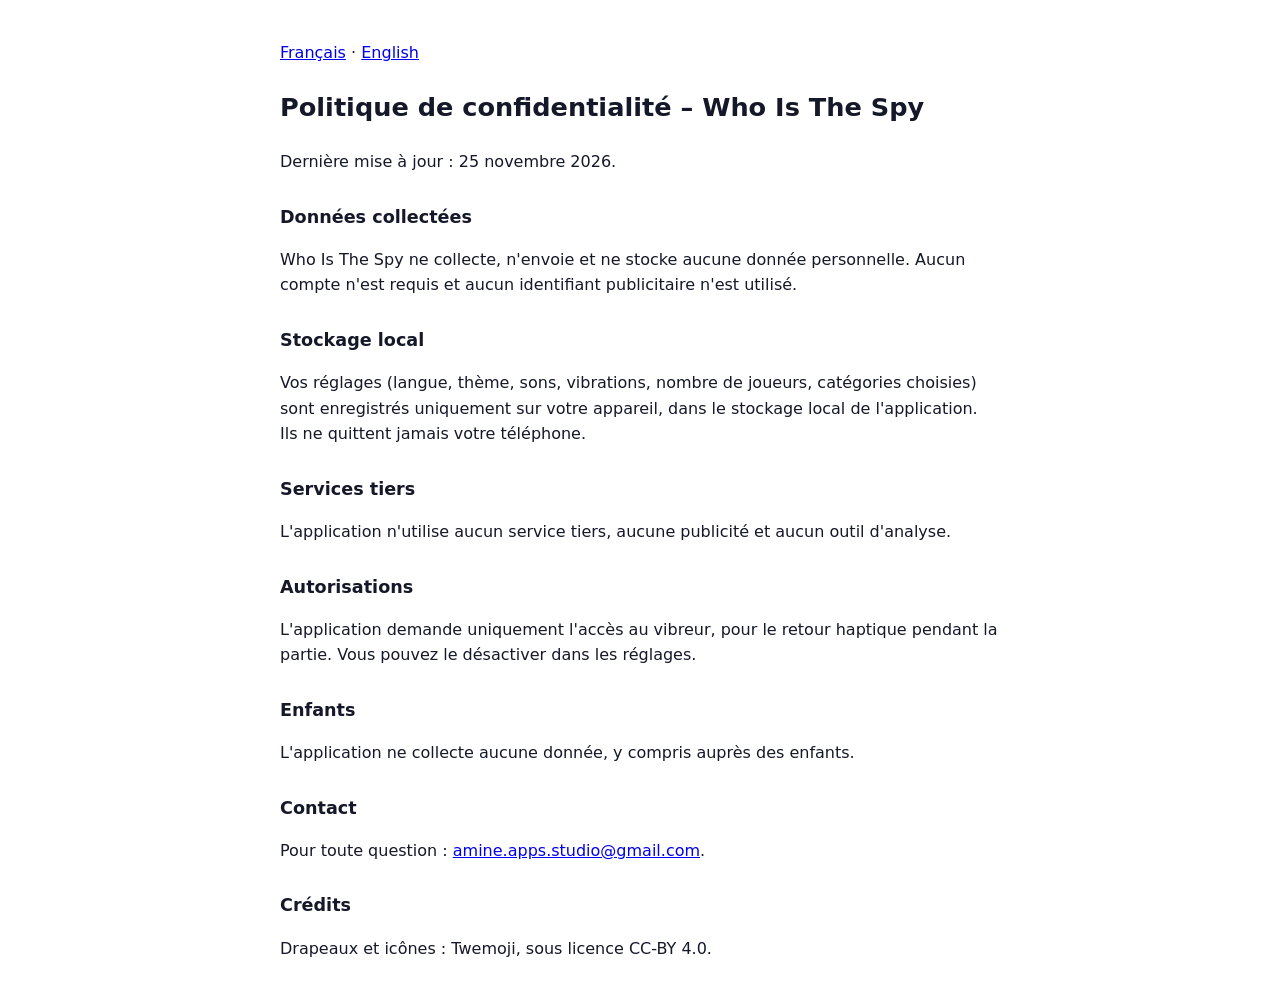
==== confidentialite.html @ 0201da8a "Premier commit : Who Is The Spy (PWA) Co-Authored-By: Claude Haiku 5.5 <noreply@anthropic.com> Claud" ====
<!DOCTYPE html>
<html lang="fr">
<head>
  <meta charset="utf-8">
  <meta name="viewport" content="width=device-width, initial-scale=1">
  <title>Politique de confidentialité – Who Is The Spy</title>
  <style>
    body { font-family: system-ui, -apple-system, "Segoe UI", Roboto, Arial, sans-serif; max-width: 720px; margin: 0 auto; padding: 24px; line-height: 1.6; color: #141828; background: #fff; }
    h1 { font-size: 1.6rem; } h2 { font-size: 1.1rem; margin-top: 28px; }
    .lang { margin-bottom: 16px; }
  </style>
</head>
<body>
  <p class="lang"><a href="#fr">Français</a> · <a href="#en">English</a></p>

  <section id="fr">
    <h1>Politique de confidentialité – Who Is The Spy</h1>
    <p>Dernière mise à jour : 25 novembre 2026.</p>
    <h2>Données collectées</h2>
    <p>Who Is The Spy ne collecte, n'envoie et ne stocke aucune donnée personnelle. Aucun compte n'est requis et aucun identifiant publicitaire n'est utilisé.</p>
    <h2>Stockage local</h2>
    <p>Vos réglages (langue, thème, sons, vibrations, nombre de joueurs, catégories choisies) sont enregistrés uniquement sur votre appareil, dans le stockage local de l'application. Ils ne quittent jamais votre téléphone.</p>
    <h2>Services tiers</h2>
    <p>L'application n'utilise aucun service tiers, aucune publicité et aucun outil d'analyse.</p>
    <h2>Autorisations</h2>
    <p>L'application demande uniquement l'accès au vibreur, pour le retour haptique pendant la partie. Vous pouvez le désactiver dans les réglages.</p>
    <h2>Enfants</h2>
    <p>L'application ne collecte aucune donnée, y compris auprès des enfants.</p>
    <h2>Contact</h2>
    <p>Pour toute question : <a href="mailto:amine.apps.studio@gmail.com">amine.apps.studio@gmail.com</a>.</p>
    <h2>Crédits</h2>
    <p>Drapeaux et icônes : Twemoji, sous licence CC-BY 4.0.</p>
  </section>

  <section id="en" hidden>
    <h1>Privacy Policy – Who Is The Spy</h1>
    <p>Last updated: 25 November 2026.</p>
    <h2>Data collected</h2>
    <p>Who Is The Spy does not collect, send or store any personal data. No account is required and no advertising identifier is used.</p>
    <h2>Local storage</h2>
    <p>Your settings (language, theme, sounds, vibration, number of players, chosen categories) are stored only on your device, in the app's local storage. They never leave your phone.</p>
    <h2>Third-party services</h2>
    <p>The app uses no third-party service, no advertising and no analytics tool.</p>
    <h2>Permissions</h2>
    <p>The app only requests access to the vibration motor, for haptic feedback during a game. You can turn it off in the settings.</p>
    <h2>Children</h2>
    <p>The app collects no data, including from children.</p>
    <h2>Contact</h2>
    <p>For any question: <a href="mailto:amine.apps.studio@gmail.com">amine.apps.studio@gmail.com</a>.</p>
    <h2>Credits</h2>
    <p>Flags and icons: Twemoji, licensed under CC-BY 4.0.</p>
  </section>

  <script>
    function showSection() {
      var h = location.hash === '#en' ? 'en' : 'fr';
      document.getElementById('fr').hidden = h !== 'fr';
      document.getElementById('en').hidden = h !== 'en';
    }
    window.addEventListener('hashchange', showSection);
    showSection();
  </script>
</body>
</html>
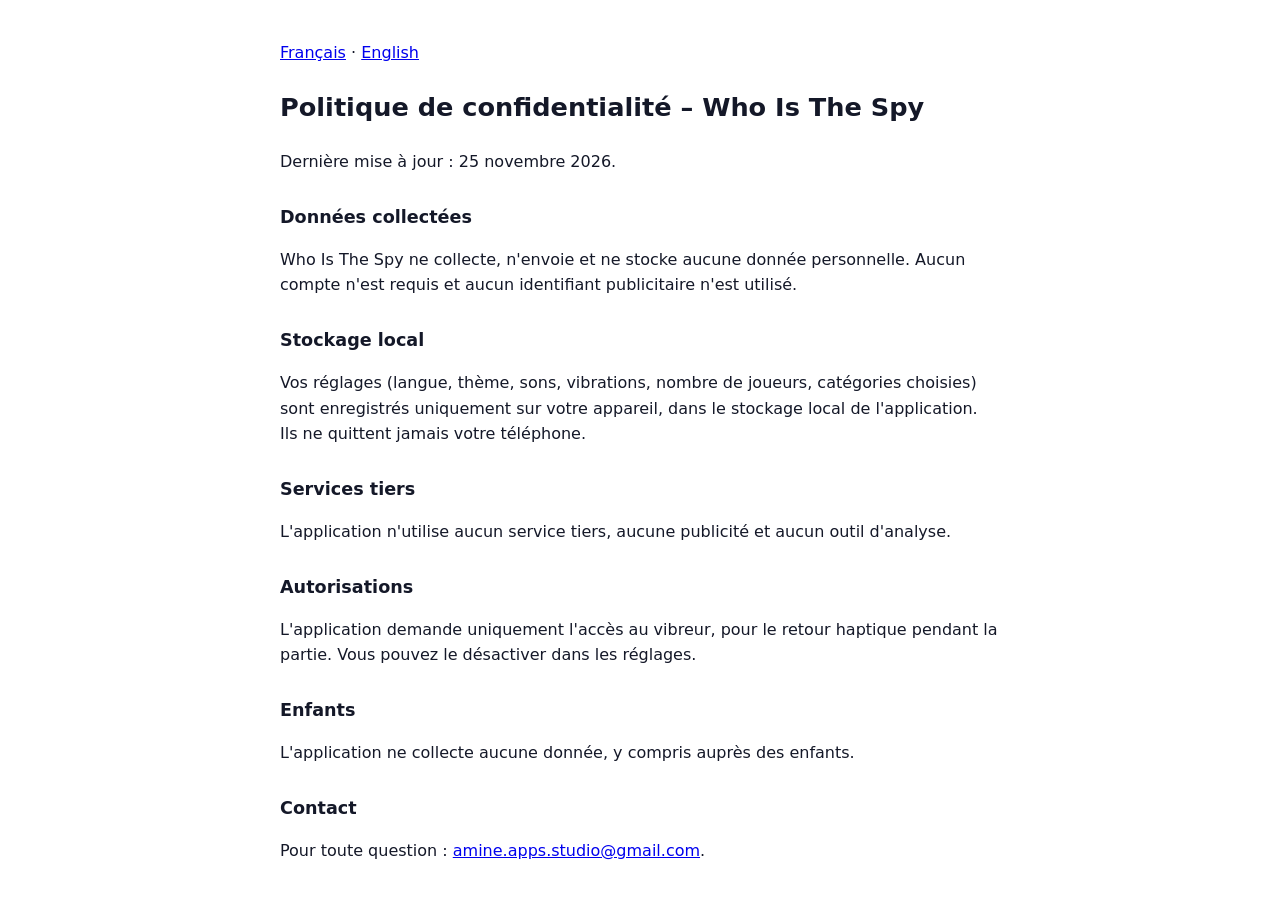
==== commit 38859f9d: "Retire la mention Twemoji (aucun drapeau utilisé) de l'app et de la confidentialité Co-Authored-By: " ====
--- a/confidentialite.html
+++ b/confidentialite.html
@@ -28,8 +28,6 @@
     <p>L'application ne collecte aucune donnée, y compris auprès des enfants.</p>
     <h2>Contact</h2>
     <p>Pour toute question : <a href="mailto:amine.apps.studio@gmail.com">amine.apps.studio@gmail.com</a>.</p>
-    <h2>Crédits</h2>
-    <p>Drapeaux et icônes : Twemoji, sous licence CC-BY 4.0.</p>
   </section>
 
   <section id="en" hidden>
@@ -47,8 +45,6 @@
     <p>The app collects no data, including from children.</p>
     <h2>Contact</h2>
     <p>For any question: <a href="mailto:amine.apps.studio@gmail.com">amine.apps.studio@gmail.com</a>.</p>
-    <h2>Credits</h2>
-    <p>Flags and icons: Twemoji, licensed under CC-BY 4.0.</p>
   </section>
 
   <script>
